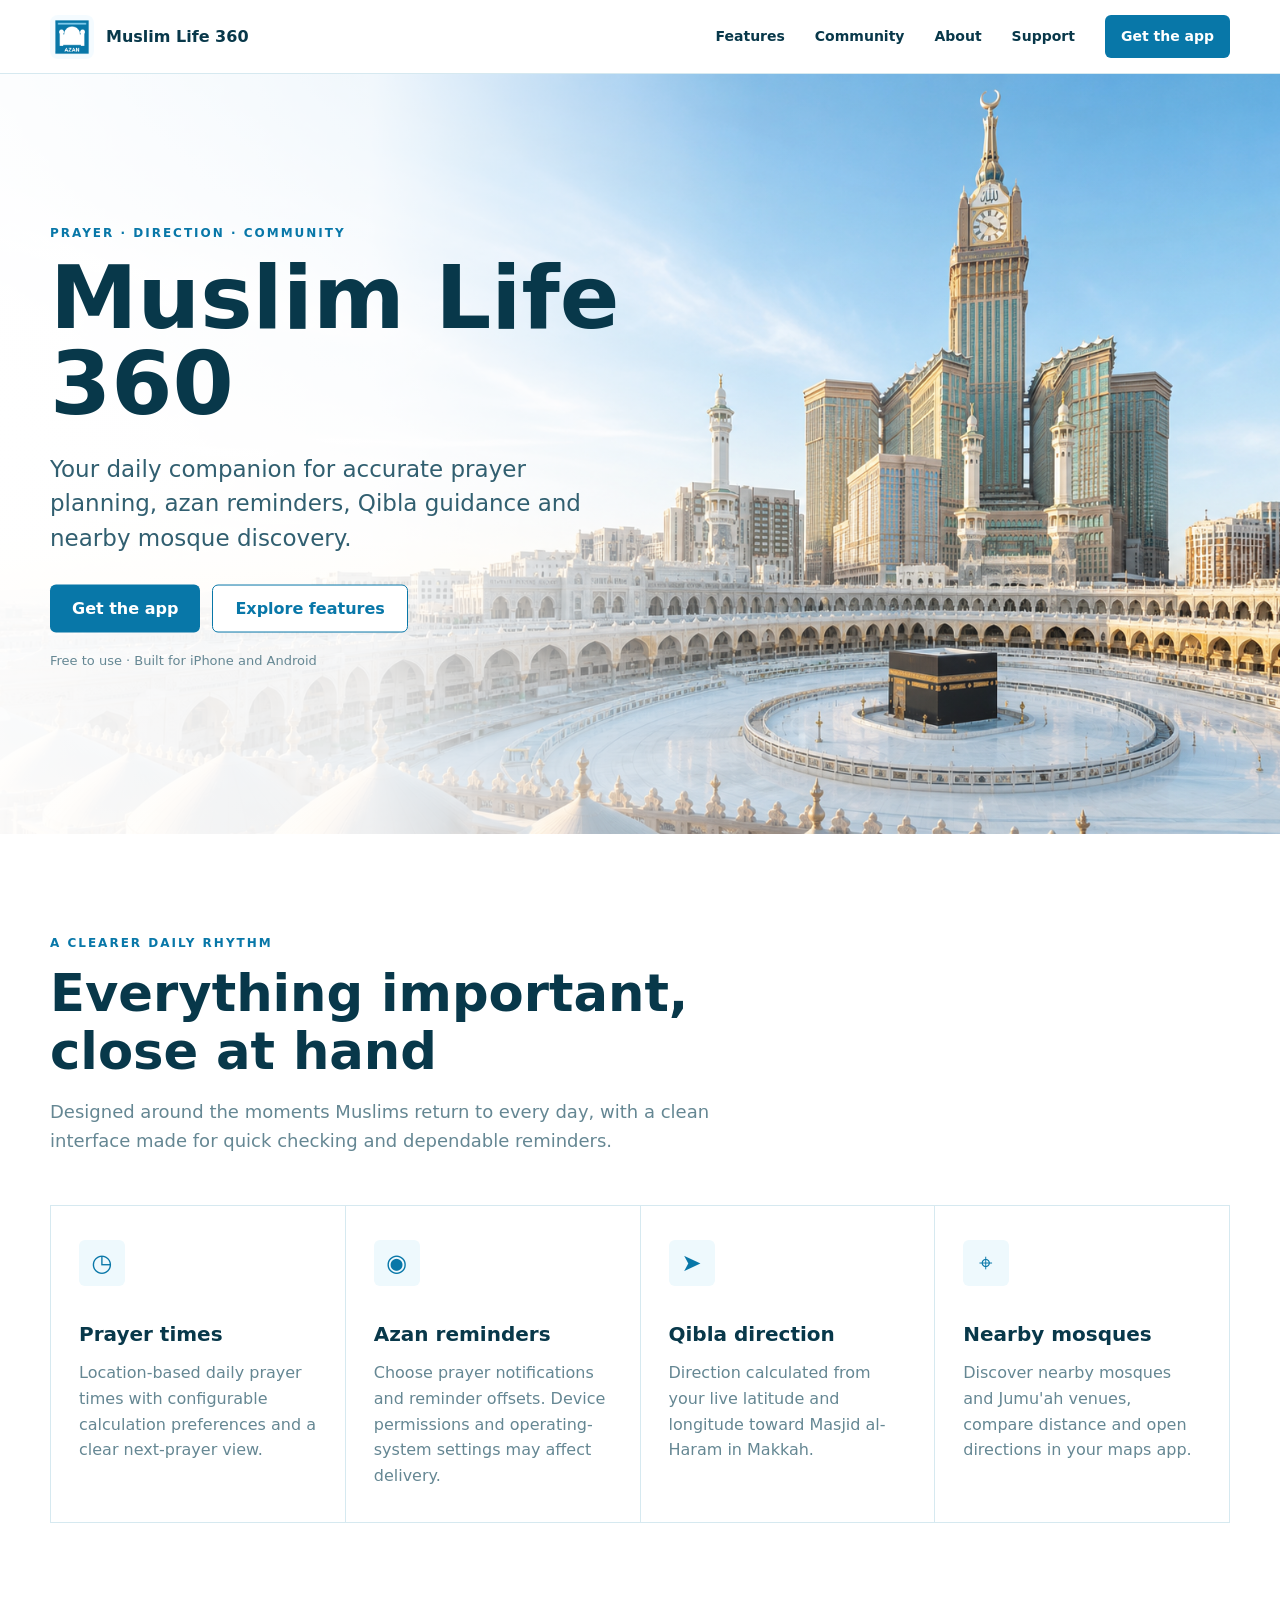
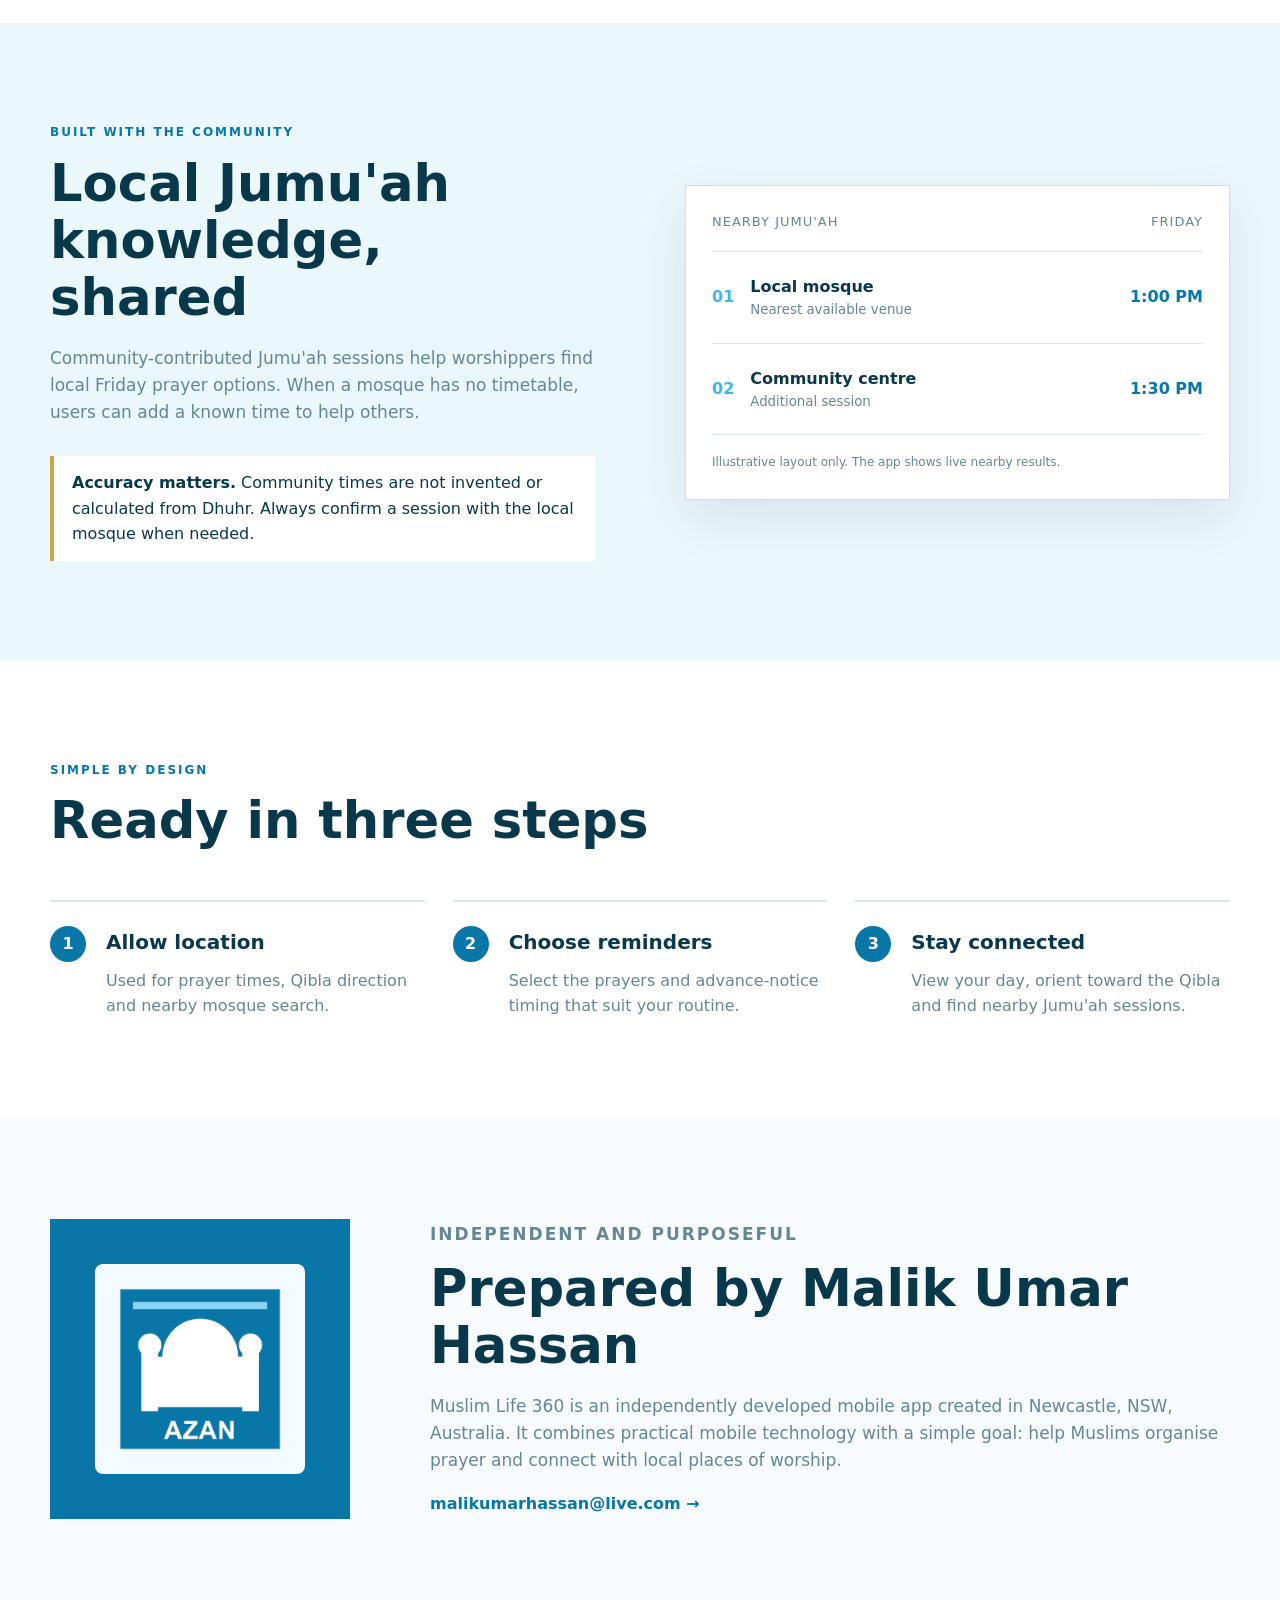
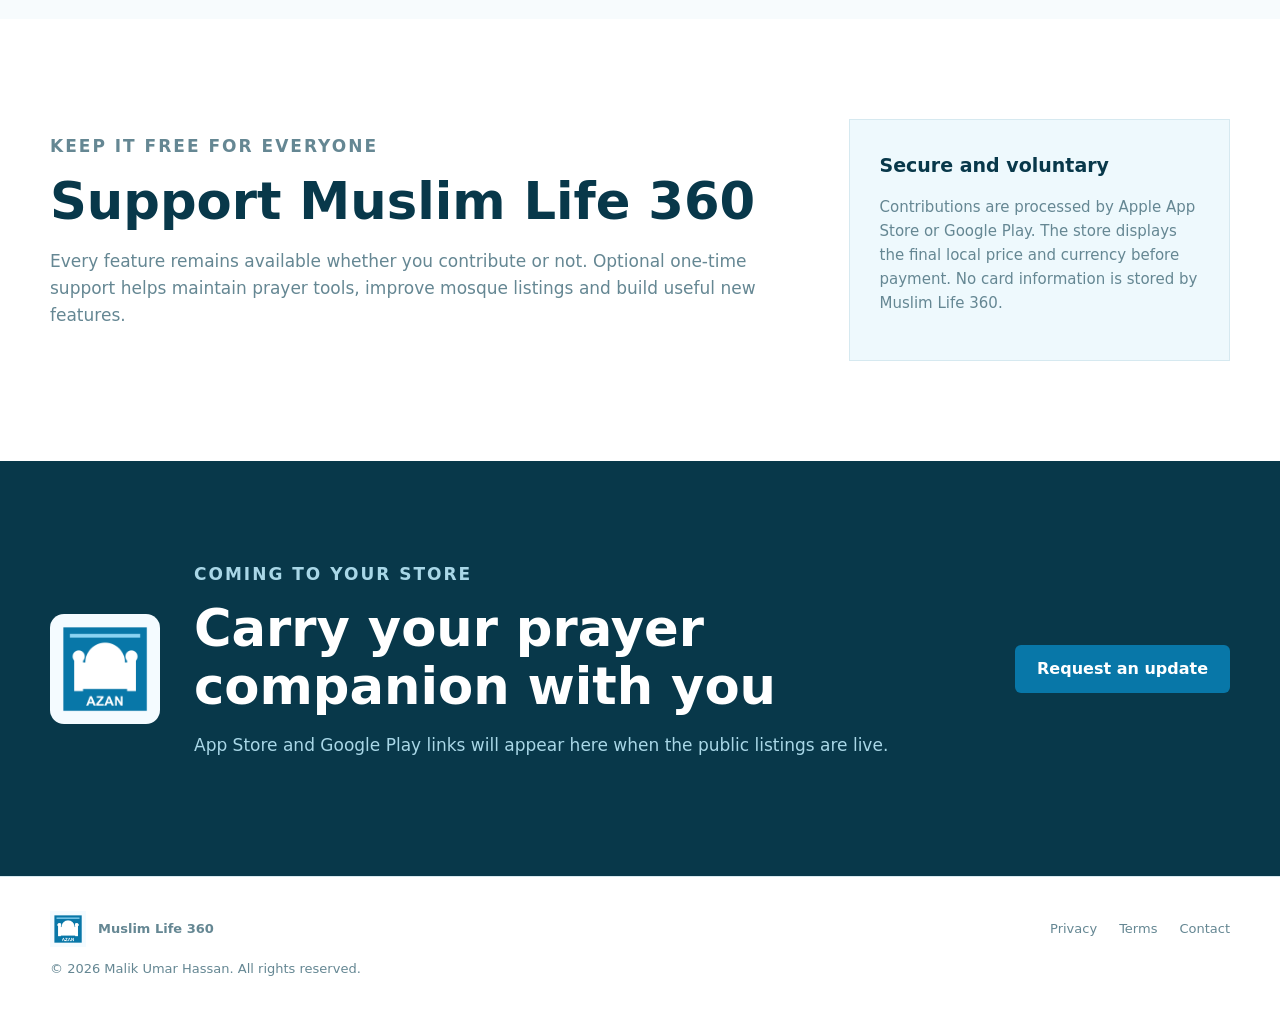
==== index.html @ 1ee53b4d "Launch Muslim Life 360 website" ====
<!doctype html>
<html lang="en">
<head>
  <meta charset="utf-8">
  <meta name="viewport" content="width=device-width, initial-scale=1">
  <meta name="description" content="Muslim Life 360 brings prayer times, azan reminders, Qibla guidance, nearby mosques and community Jumu'ah times together in one free app.">
  <meta name="theme-color" content="#0877a8">
  <meta property="og:title" content="Muslim Life 360">
  <meta property="og:description" content="Prayer, direction and community, thoughtfully brought together.">
  <meta property="og:image" content="assets/hero-makkah.png">
  <title>Muslim Life 360 | Prayer, Qibla & Community</title>
  <link rel="icon" href="assets/icon.png">
  <link rel="stylesheet" href="styles.css">
</head>
<body>
  <header class="site-header">
    <a class="brand" href="#top" aria-label="Muslim Life 360 home">
      <img src="assets/icon.png" alt="" width="44" height="44">
      <span>Muslim Life 360</span>
    </a>
    <button class="menu-button" type="button" aria-expanded="false" aria-controls="site-nav" aria-label="Open navigation">☰</button>
    <nav id="site-nav" aria-label="Primary navigation">
      <a href="#features">Features</a><a href="#community">Community</a><a href="#about">About</a><a href="#support">Support</a>
      <a class="nav-cta" href="#download">Get the app</a>
    </nav>
  </header>

  <main id="top">
    <section class="hero" aria-labelledby="hero-title">
      <img class="hero-image" src="assets/hero-makkah.png" alt="Masjid al-Haram and the Kaaba in Makkah">
      <div class="hero-shade"></div>
      <div class="hero-content">
        <p class="eyebrow">Prayer · Direction · Community</p>
        <h1 id="hero-title">Muslim Life 360</h1>
        <p class="hero-copy">Your daily companion for accurate prayer planning, azan reminders, Qibla guidance and nearby mosque discovery.</p>
        <div class="hero-actions">
          <a class="button primary" href="#download">Get the app</a>
          <a class="button secondary" href="#features">Explore features</a>
        </div>
        <p class="availability">Free to use · Built for iPhone and Android</p>
      </div>
    </section>

    <section class="intro band" id="features">
      <div class="section-heading">
        <p class="eyebrow">A clearer daily rhythm</p>
        <h2>Everything important, close at hand</h2>
        <p>Designed around the moments Muslims return to every day, with a clean interface made for quick checking and dependable reminders.</p>
      </div>
      <div class="feature-grid">
        <article><span class="feature-icon">◷</span><h3>Prayer times</h3><p>Location-based daily prayer times with configurable calculation preferences and a clear next-prayer view.</p></article>
        <article><span class="feature-icon">◉</span><h3>Azan reminders</h3><p>Choose prayer notifications and reminder offsets. Device permissions and operating-system settings may affect delivery.</p></article>
        <article><span class="feature-icon">➤</span><h3>Qibla direction</h3><p>Direction calculated from your live latitude and longitude toward Masjid al-Haram in Makkah.</p></article>
        <article><span class="feature-icon">⌖</span><h3>Nearby mosques</h3><p>Discover nearby mosques and Jumu'ah venues, compare distance and open directions in your maps app.</p></article>
      </div>
    </section>

    <section class="community band" id="community">
      <div class="community-copy">
        <p class="eyebrow">Built with the community</p>
        <h2>Local Jumu'ah knowledge, shared</h2>
        <p>Community-contributed Jumu'ah sessions help worshippers find local Friday prayer options. When a mosque has no timetable, users can add a known time to help others.</p>
        <div class="trust-note"><strong>Accuracy matters.</strong> Community times are not invented or calculated from Dhuhr. Always confirm a session with the local mosque when needed.</div>
      </div>
      <div class="schedule" aria-label="Example Jumu'ah listings">
        <div class="schedule-head"><span>Nearby Jumu'ah</span><span>Friday</span></div>
        <div class="venue"><span class="number">01</span><div><strong>Local mosque</strong><small>Nearest available venue</small></div><time>1:00 PM</time></div>
        <div class="venue"><span class="number">02</span><div><strong>Community centre</strong><small>Additional session</small></div><time>1:30 PM</time></div>
        <p class="example-label">Illustrative layout only. The app shows live nearby results.</p>
      </div>
    </section>

    <section class="how band">
      <div class="section-heading"><p class="eyebrow">Simple by design</p><h2>Ready in three steps</h2></div>
      <ol class="steps">
        <li><span>1</span><div><h3>Allow location</h3><p>Used for prayer times, Qibla direction and nearby mosque search.</p></div></li>
        <li><span>2</span><div><h3>Choose reminders</h3><p>Select the prayers and advance-notice timing that suit your routine.</p></div></li>
        <li><span>3</span><div><h3>Stay connected</h3><p>View your day, orient toward the Qibla and find nearby Jumu'ah sessions.</p></div></li>
      </ol>
    </section>

    <section class="about band" id="about">
      <div class="about-mark"><img src="assets/icon.png" alt="Muslim Life 360 logo"></div>
      <div>
        <p class="eyebrow">Independent and purposeful</p>
        <h2>Prepared by Malik Umar Hassan</h2>
        <p>Muslim Life 360 is an independently developed mobile app created in Newcastle, NSW, Australia. It combines practical mobile technology with a simple goal: help Muslims organise prayer and connect with local places of worship.</p>
        <a class="text-link" href="mailto:malikumarhassan@live.com">malikumarhassan@live.com →</a>
      </div>
    </section>

    <section class="support band" id="support">
      <div><p class="eyebrow">Keep it free for everyone</p><h2>Support Muslim Life 360</h2><p>Every feature remains available whether you contribute or not. Optional one-time support helps maintain prayer tools, improve mosque listings and build useful new features.</p></div>
      <div class="support-panel"><strong>Secure and voluntary</strong><p>Contributions are processed by Apple App Store or Google Play. The store displays the final local price and currency before payment. No card information is stored by Muslim Life 360.</p></div>
    </section>

    <section class="download band" id="download">
      <img src="assets/icon.png" alt="Muslim Life 360 app icon">
      <div><p class="eyebrow">Coming to your store</p><h2>Carry your prayer companion with you</h2><p>App Store and Google Play links will appear here when the public listings are live.</p></div>
      <a class="button primary" href="mailto:malikumarhassan@live.com?subject=Muslim%20Life%20360%20availability">Request an update</a>
    </section>
  </main>

  <footer>
    <div class="footer-brand"><img src="assets/icon.png" alt="" width="36" height="36"><strong>Muslim Life 360</strong></div>
    <div class="footer-links"><a href="privacy.html">Privacy</a><a href="terms.html">Terms</a><a href="mailto:malikumarhassan@live.com">Contact</a></div>
    <p>© <span id="year"></span> Malik Umar Hassan. All rights reserved.</p>
  </footer>
  <script src="script.js"></script>
</body>
</html>
---- styles.css ----
:root{--ink:#08384a;--muted:#658793;--blue:#0877a8;--sky:#40b8e7;--pale:#eef9fd;--line:#d6e9f0;--white:#fff;--gold:#cda34b;--max:1180px}*{box-sizing:border-box}html{scroll-behavior:smooth}body{margin:0;background:#fff;color:var(--ink);font-family:Inter,ui-sans-serif,system-ui,-apple-system,BlinkMacSystemFont,"Segoe UI",sans-serif;line-height:1.6}a{color:inherit;text-decoration:none}img{max-width:100%;display:block}.site-header{height:74px;padding:0 max(24px,calc((100vw - var(--max))/2));display:flex;align-items:center;justify-content:space-between;background:rgba(255,255,255,.96);border-bottom:1px solid var(--line);position:sticky;top:0;z-index:10;backdrop-filter:blur(12px)}.brand,.footer-brand{display:flex;align-items:center;gap:12px;font-weight:800}.brand img{border-radius:8px}.site-header nav{display:flex;align-items:center;gap:30px;font-size:14px;font-weight:650}.site-header nav a:not(.nav-cta):hover,.footer-links a:hover{color:var(--blue)}.nav-cta{background:var(--blue);color:#fff;padding:10px 16px;border-radius:6px}.menu-button{display:none;border:0;background:none;font-size:25px;color:var(--ink)}.hero{height:min(760px,calc(100vh - 74px));min-height:590px;position:relative;overflow:hidden}.hero-image{width:100%;height:100%;object-fit:cover}.hero-shade{position:absolute;inset:0;background:linear-gradient(90deg,rgba(255,255,255,.96) 0%,rgba(255,255,255,.88) 29%,rgba(255,255,255,.18) 59%,rgba(255,255,255,0) 100%)}.hero-content{position:absolute;left:max(24px,calc((100vw - var(--max))/2));top:50%;transform:translateY(-50%);width:min(590px,46vw)}.eyebrow{text-transform:uppercase;color:var(--blue);font-weight:800;font-size:12px;letter-spacing:2px;margin:0 0 12px}.hero h1{font-size:clamp(48px,7vw,88px);line-height:.98;letter-spacing:0;margin:0 0 24px;max-width:600px}.hero-copy{font-size:clamp(18px,2vw,23px);line-height:1.5;margin:0 0 30px;color:#315f70}.hero-actions{display:flex;gap:12px}.button{display:inline-flex;justify-content:center;align-items:center;min-height:48px;padding:0 22px;border-radius:6px;font-weight:750}.primary{background:var(--blue);color:#fff}.primary:hover{background:#075f86}.secondary{background:#fff;border:1px solid var(--blue);color:var(--blue)}.availability{font-size:13px;color:var(--muted);margin-top:18px}.band{padding:100px max(24px,calc((100vw - var(--max))/2))}.section-heading{max-width:700px;margin-bottom:50px}.section-heading h2,.community h2,.about h2,.support h2,.download h2{font-size:clamp(32px,4vw,52px);line-height:1.12;letter-spacing:0;margin:0 0 18px}.section-heading>p:last-child{font-size:18px;color:var(--muted)}.feature-grid{display:grid;grid-template-columns:repeat(4,1fr);gap:1px;background:var(--line);border:1px solid var(--line)}.feature-grid article{background:#fff;padding:34px 28px;min-height:280px}.feature-icon{display:grid;place-items:center;width:46px;height:46px;background:var(--pale);color:var(--blue);font-size:24px;margin-bottom:32px;border-radius:6px}.feature-grid h3,.steps h3{font-size:20px;margin:0 0 10px}.feature-grid p,.steps p{color:var(--muted);margin:0}.community{background:#eaf7fb;display:grid;grid-template-columns:1fr 1fr;gap:90px;align-items:center}.community-copy>p:not(.eyebrow),.about p,.support p,.download p{font-size:17px;color:var(--muted)}.trust-note{border-left:4px solid var(--gold);padding:14px 18px;background:#fff;margin-top:30px}.schedule{background:#fff;border:1px solid #c6e3ee;box-shadow:0 18px 50px rgba(8,56,74,.09);padding:26px}.schedule-head,.venue{display:flex;align-items:center;justify-content:space-between}.schedule-head{font-size:13px;text-transform:uppercase;letter-spacing:1px;color:var(--muted);border-bottom:1px solid var(--line);padding-bottom:18px}.venue{padding:22px 0;border-bottom:1px solid var(--line);gap:16px}.number{color:var(--sky);font-weight:800}.venue div{flex:1}.venue strong,.venue small{display:block}.venue small,.example-label{color:var(--muted)}.venue time{font-weight:800;color:var(--blue)}.example-label{font-size:12px;margin:18px 0 0}.how{background:#fff}.steps{list-style:none;padding:0;margin:0;display:grid;grid-template-columns:repeat(3,1fr);gap:28px}.steps li{display:flex;gap:20px;border-top:2px solid var(--line);padding-top:24px}.steps li>span{display:grid;place-items:center;background:var(--blue);color:#fff;width:36px;height:36px;flex:0 0 36px;border-radius:50%;font-weight:800}.about{display:grid;grid-template-columns:300px 1fr;gap:80px;align-items:center;background:#f7fbfd}.about-mark{background:var(--blue);padding:45px}.about-mark img{border-radius:8px}.text-link{color:var(--blue);font-weight:750}.support{display:grid;grid-template-columns:1.3fr .7fr;gap:90px;align-items:center}.support-panel{border:1px solid var(--line);padding:30px;background:var(--pale)}.support-panel strong{font-size:19px}.support-panel p{font-size:15px}.download{display:grid;grid-template-columns:110px 1fr auto;gap:34px;align-items:center;background:var(--ink);color:#fff}.download img{border-radius:14px}.download h2{margin-bottom:10px}.download p,.download .eyebrow{color:#a9d7e7}footer{padding:34px max(24px,calc((100vw - var(--max))/2));display:grid;grid-template-columns:1fr auto;gap:12px;align-items:center;border-top:1px solid var(--line);font-size:13px;color:var(--muted)}.footer-links{display:flex;gap:22px}footer>p{grid-column:1/-1;margin:0}.legal{max-width:820px;margin:auto;padding:80px 24px}.legal h1{font-size:48px;line-height:1.1}.legal h2{margin-top:38px}.legal p,.legal li{color:#4e707c}.back-link{color:var(--blue);font-weight:700}@media(max-width:850px){.site-header nav{display:none;position:absolute;left:0;right:0;top:74px;background:#fff;padding:22px 24px;border-bottom:1px solid var(--line);flex-direction:column;align-items:stretch}.site-header nav.open{display:flex}.menu-button{display:block}.hero{height:700px}.hero-shade{background:linear-gradient(90deg,rgba(255,255,255,.97) 0%,rgba(255,255,255,.84) 63%,rgba(255,255,255,.28) 100%)}.hero-content{width:75vw}.feature-grid{grid-template-columns:1fr 1fr}.community,.support{grid-template-columns:1fr;gap:45px}.steps{grid-template-columns:1fr}.about{grid-template-columns:180px 1fr;gap:40px}.download{grid-template-columns:80px 1fr}.download .button{grid-column:1/-1}.band{padding-top:75px;padding-bottom:75px}}@media(max-width:560px){.hero{min-height:660px}.hero-content{width:calc(100vw - 48px);top:45%}.hero-image{object-position:68% center}.hero-shade{background:rgba(255,255,255,.78)}.hero h1{font-size:52px}.hero-actions{flex-direction:column;align-items:stretch}.feature-grid{grid-template-columns:1fr}.feature-grid article{min-height:auto}.about{grid-template-columns:1fr}.about-mark{width:150px}.download{grid-template-columns:64px 1fr}.download h2{font-size:28px}footer{grid-template-columns:1fr}.footer-links{flex-wrap:wrap}}
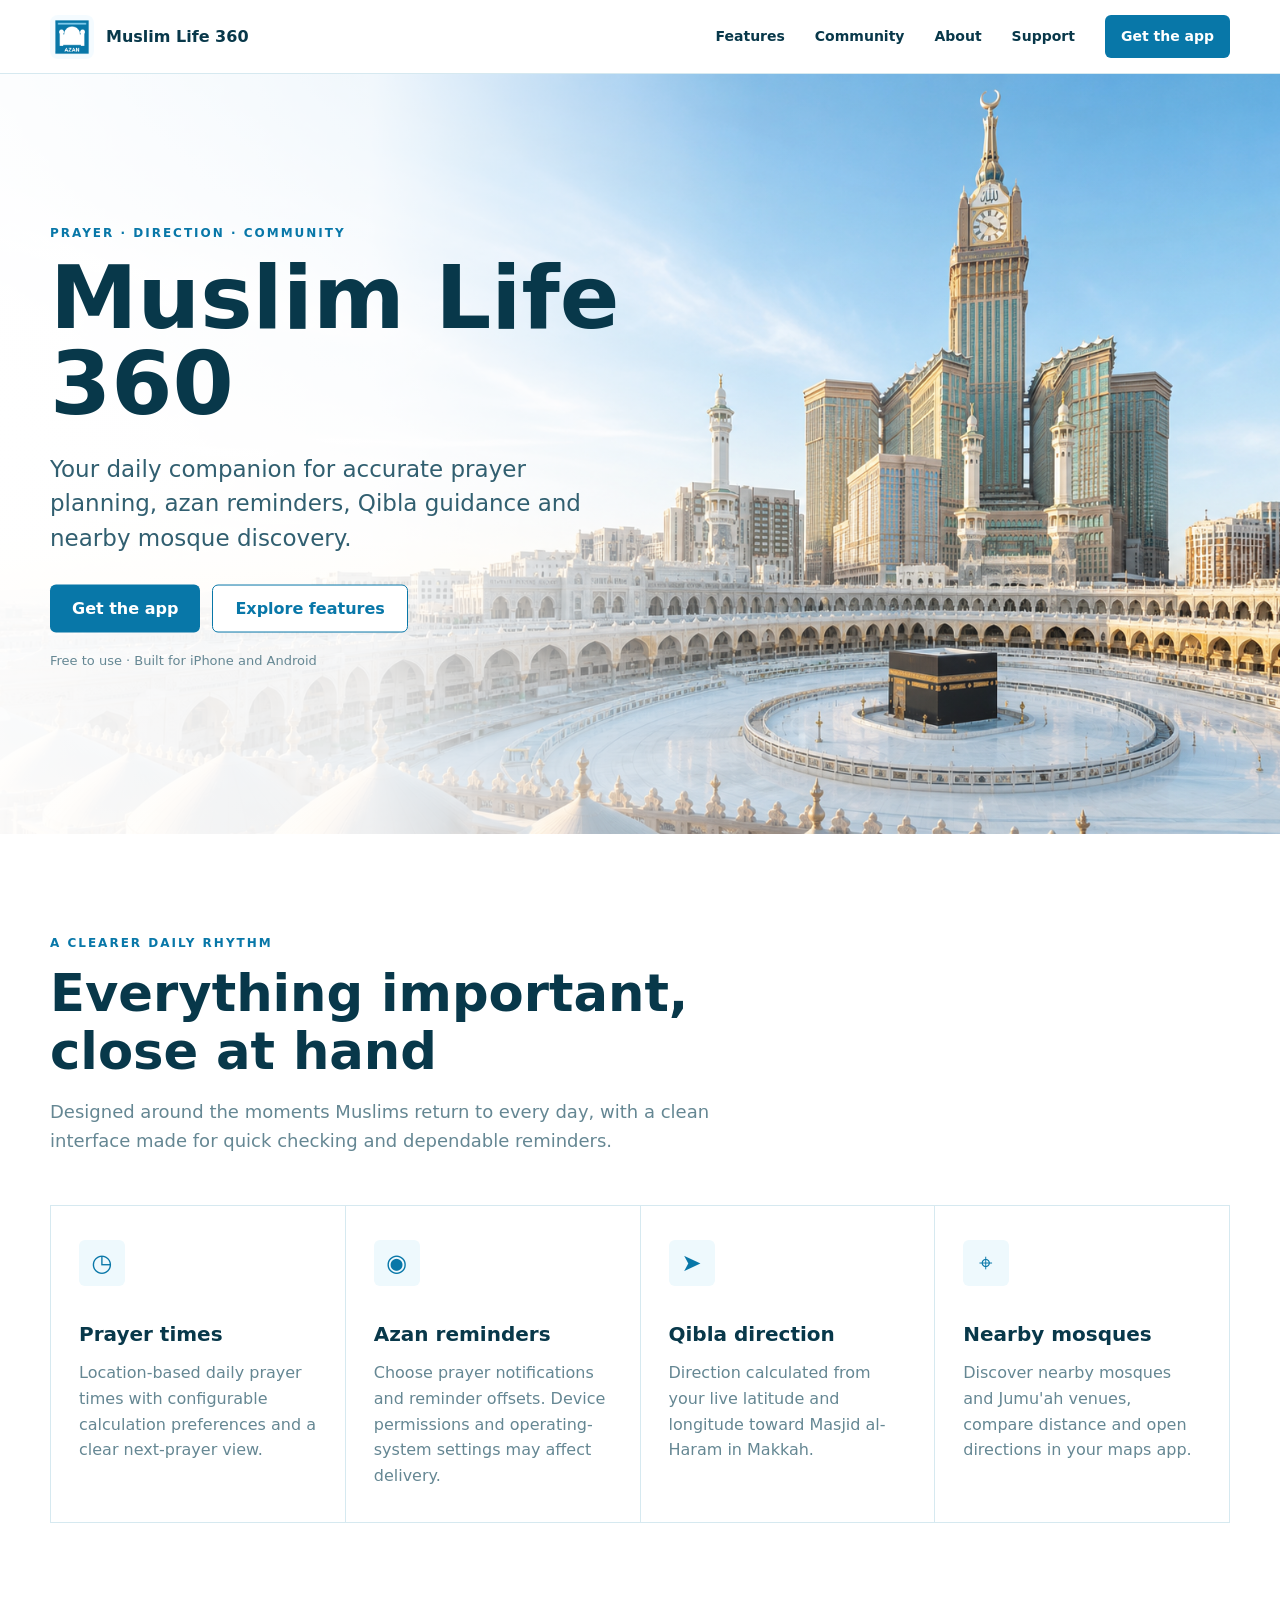
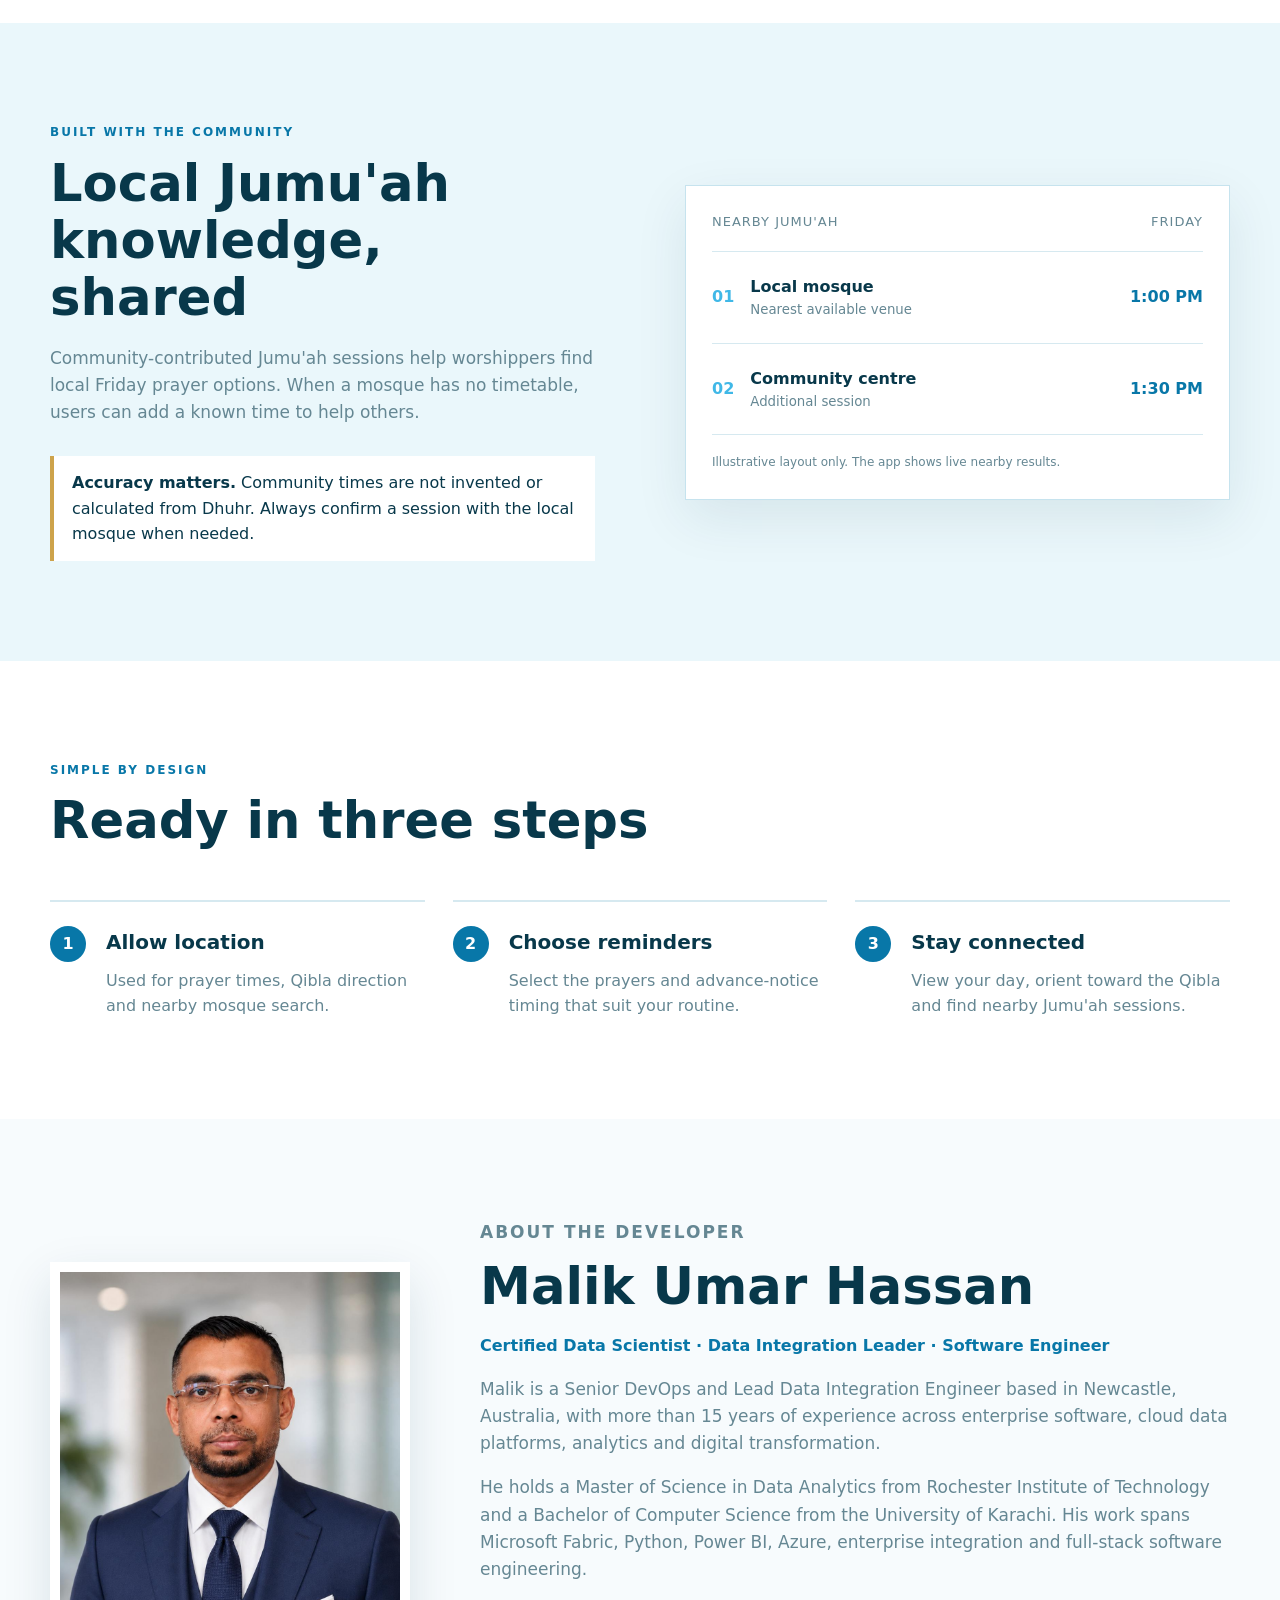
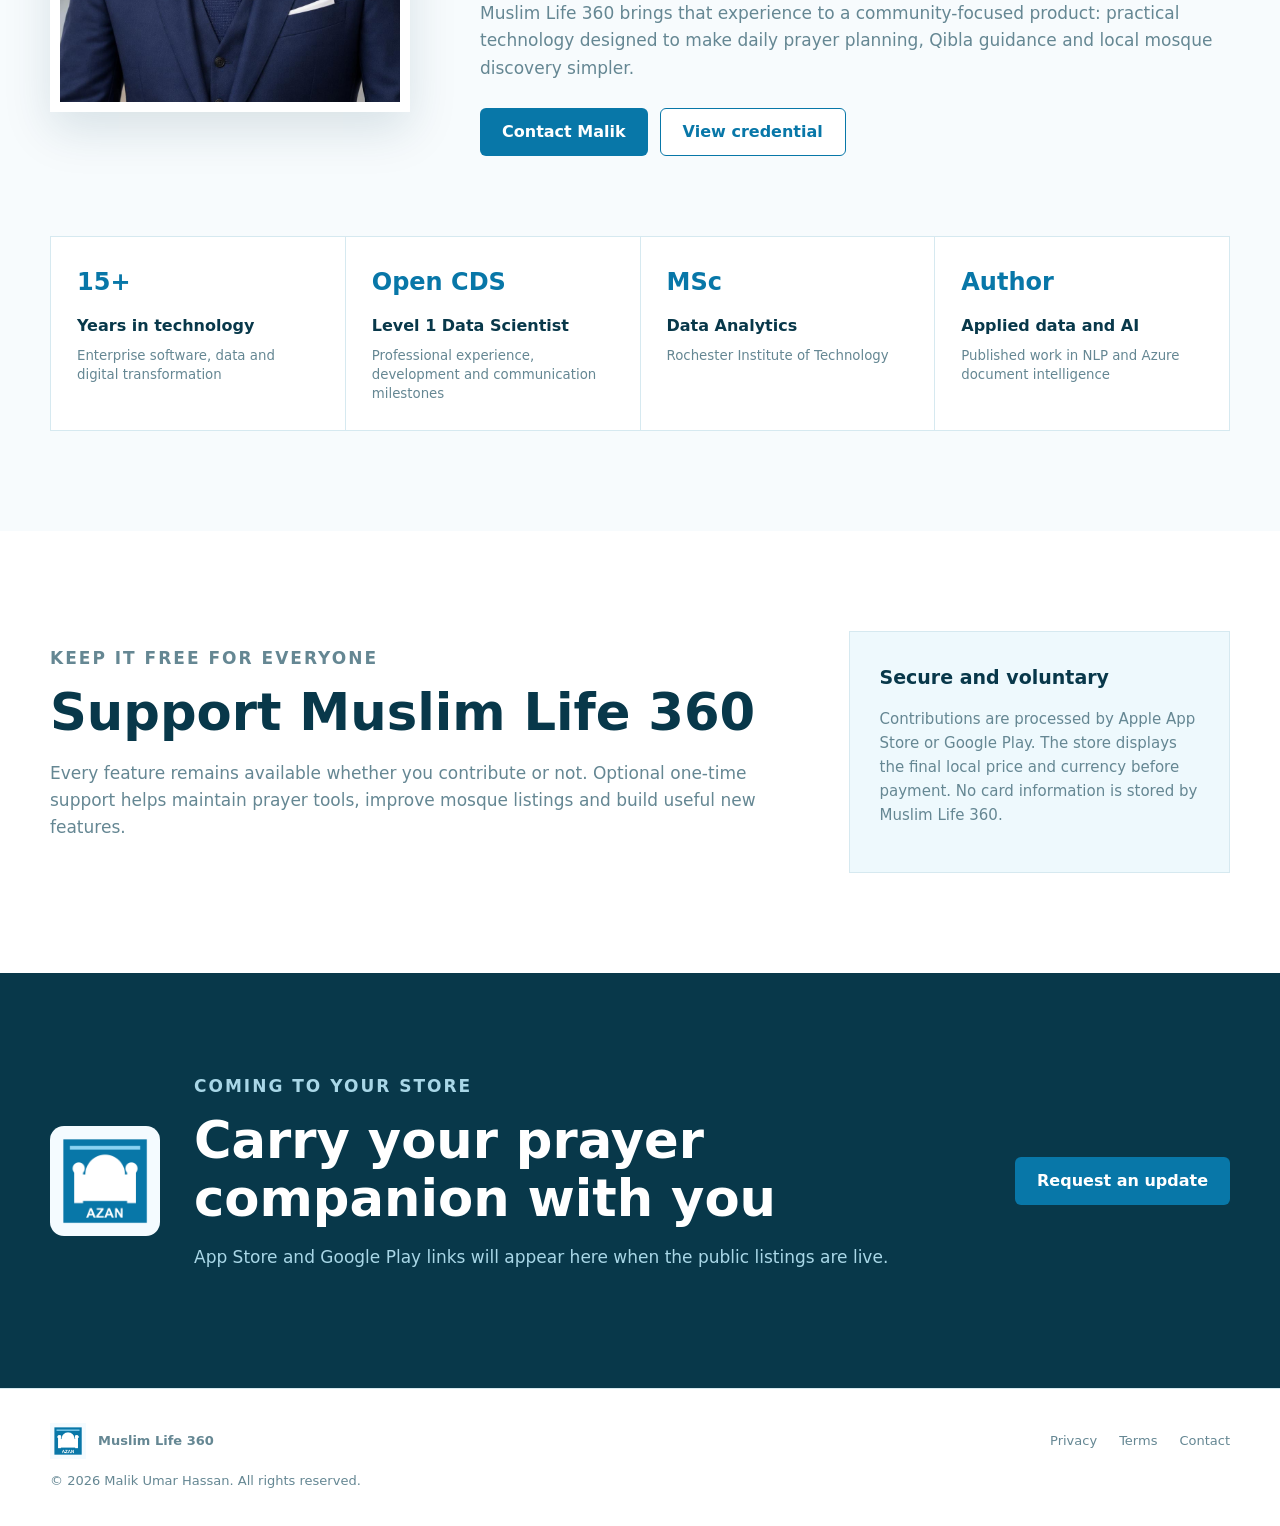
==== commit 97d6a0d3: "Add developer profile and credentials" ====
--- a/index.html
+++ b/index.html
@@ -11,6 +11,7 @@
   <title>Muslim Life 360 | Prayer, Qibla & Community</title>
   <link rel="icon" href="assets/icon.png">
   <link rel="stylesheet" href="styles.css">
+  <link rel="stylesheet" href="developer.css">
 </head>
 <body>
   <header class="site-header">
@@ -80,12 +81,24 @@
     </section>
 
     <section class="about band" id="about">
-      <div class="about-mark"><img src="assets/icon.png" alt="Muslim Life 360 logo"></div>
-      <div>
-        <p class="eyebrow">Independent and purposeful</p>
-        <h2>Prepared by Malik Umar Hassan</h2>
-        <p>Muslim Life 360 is an independently developed mobile app created in Newcastle, NSW, Australia. It combines practical mobile technology with a simple goal: help Muslims organise prayer and connect with local places of worship.</p>
-        <a class="text-link" href="mailto:malikumarhassan@live.com">malikumarhassan@live.com →</a>
+      <div class="developer-photo"><img src="assets/malik-umar-hassan.jpeg" alt="Malik Umar Hassan, developer of Muslim Life 360"></div>
+      <div class="developer-profile">
+        <p class="eyebrow">About the developer</p>
+        <h2>Malik Umar Hassan</h2>
+        <p class="developer-role">Certified Data Scientist · Data Integration Leader · Software Engineer</p>
+        <p>Malik is a Senior DevOps and Lead Data Integration Engineer based in Newcastle, Australia, with more than 15 years of experience across enterprise software, cloud data platforms, analytics and digital transformation.</p>
+        <p>He holds a Master of Science in Data Analytics from Rochester Institute of Technology and a Bachelor of Computer Science from the University of Karachi. His work spans Microsoft Fabric, Python, Power BI, Azure, enterprise integration and full-stack software engineering.</p>
+        <p>Muslim Life 360 brings that experience to a community-focused product: practical technology designed to make daily prayer planning, Qibla guidance and local mosque discovery simpler.</p>
+        <div class="developer-links">
+          <a class="button primary" href="mailto:malikumarhassan@live.com">Contact Malik</a>
+          <a class="button secondary" href="https://www.credly.com/badges/67203307-c50645a7-8055-7e6d23c2c7da" target="_blank" rel="noopener noreferrer">View credential</a>
+        </div>
+      </div>
+      <div class="credentials" aria-label="Developer credentials">
+        <article><span>15+</span><strong>Years in technology</strong><small>Enterprise software, data and digital transformation</small></article>
+        <article><span>Open CDS</span><strong>Level 1 Data Scientist</strong><small>Professional experience, development and communication milestones</small></article>
+        <article><span>MSc</span><strong>Data Analytics</strong><small>Rochester Institute of Technology</small></article>
+        <article><span>Author</span><strong>Applied data and AI</strong><small>Published work in NLP and Azure document intelligence</small></article>
       </div>
     </section>
 
--- a/developer.css
+++ b/developer.css
@@ -0,0 +1,78 @@
+.about {
+  grid-template-columns: 360px 1fr;
+  gap: 70px;
+}
+
+.developer-photo {
+  aspect-ratio: 4 / 5;
+  overflow: hidden;
+  border: 10px solid #fff;
+  box-shadow: 0 18px 45px rgba(8, 56, 74, .13);
+}
+
+.developer-photo img {
+  width: 100%;
+  height: 100%;
+  object-fit: cover;
+  object-position: center top;
+}
+
+.developer-role {
+  color: var(--blue) !important;
+  font-size: 16px !important;
+  font-weight: 750;
+}
+
+.developer-links {
+  display: flex;
+  gap: 12px;
+  margin-top: 26px;
+}
+
+.credentials {
+  grid-column: 1 / -1;
+  display: grid;
+  grid-template-columns: repeat(4, 1fr);
+  border-top: 1px solid var(--line);
+  border-left: 1px solid var(--line);
+  margin-top: 10px;
+}
+
+.credentials article {
+  padding: 26px;
+  background: #fff;
+  border-right: 1px solid var(--line);
+  border-bottom: 1px solid var(--line);
+}
+
+.credentials span,
+.credentials strong,
+.credentials small {
+  display: block;
+}
+
+.credentials span {
+  margin-bottom: 12px;
+  color: var(--blue);
+  font-size: 24px;
+  font-weight: 850;
+}
+
+.credentials strong { font-size: 16px; }
+.credentials small {
+  margin-top: 7px;
+  color: var(--muted);
+  line-height: 1.45;
+}
+
+@media (max-width: 850px) {
+  .about { grid-template-columns: 250px 1fr; }
+  .credentials { grid-template-columns: 1fr 1fr; }
+}
+
+@media (max-width: 560px) {
+  .about { grid-template-columns: 1fr; }
+  .developer-photo { width: min(100%, 310px); }
+  .credentials { grid-template-columns: 1fr; }
+  .developer-links { flex-direction: column; align-items: stretch; }
+}
